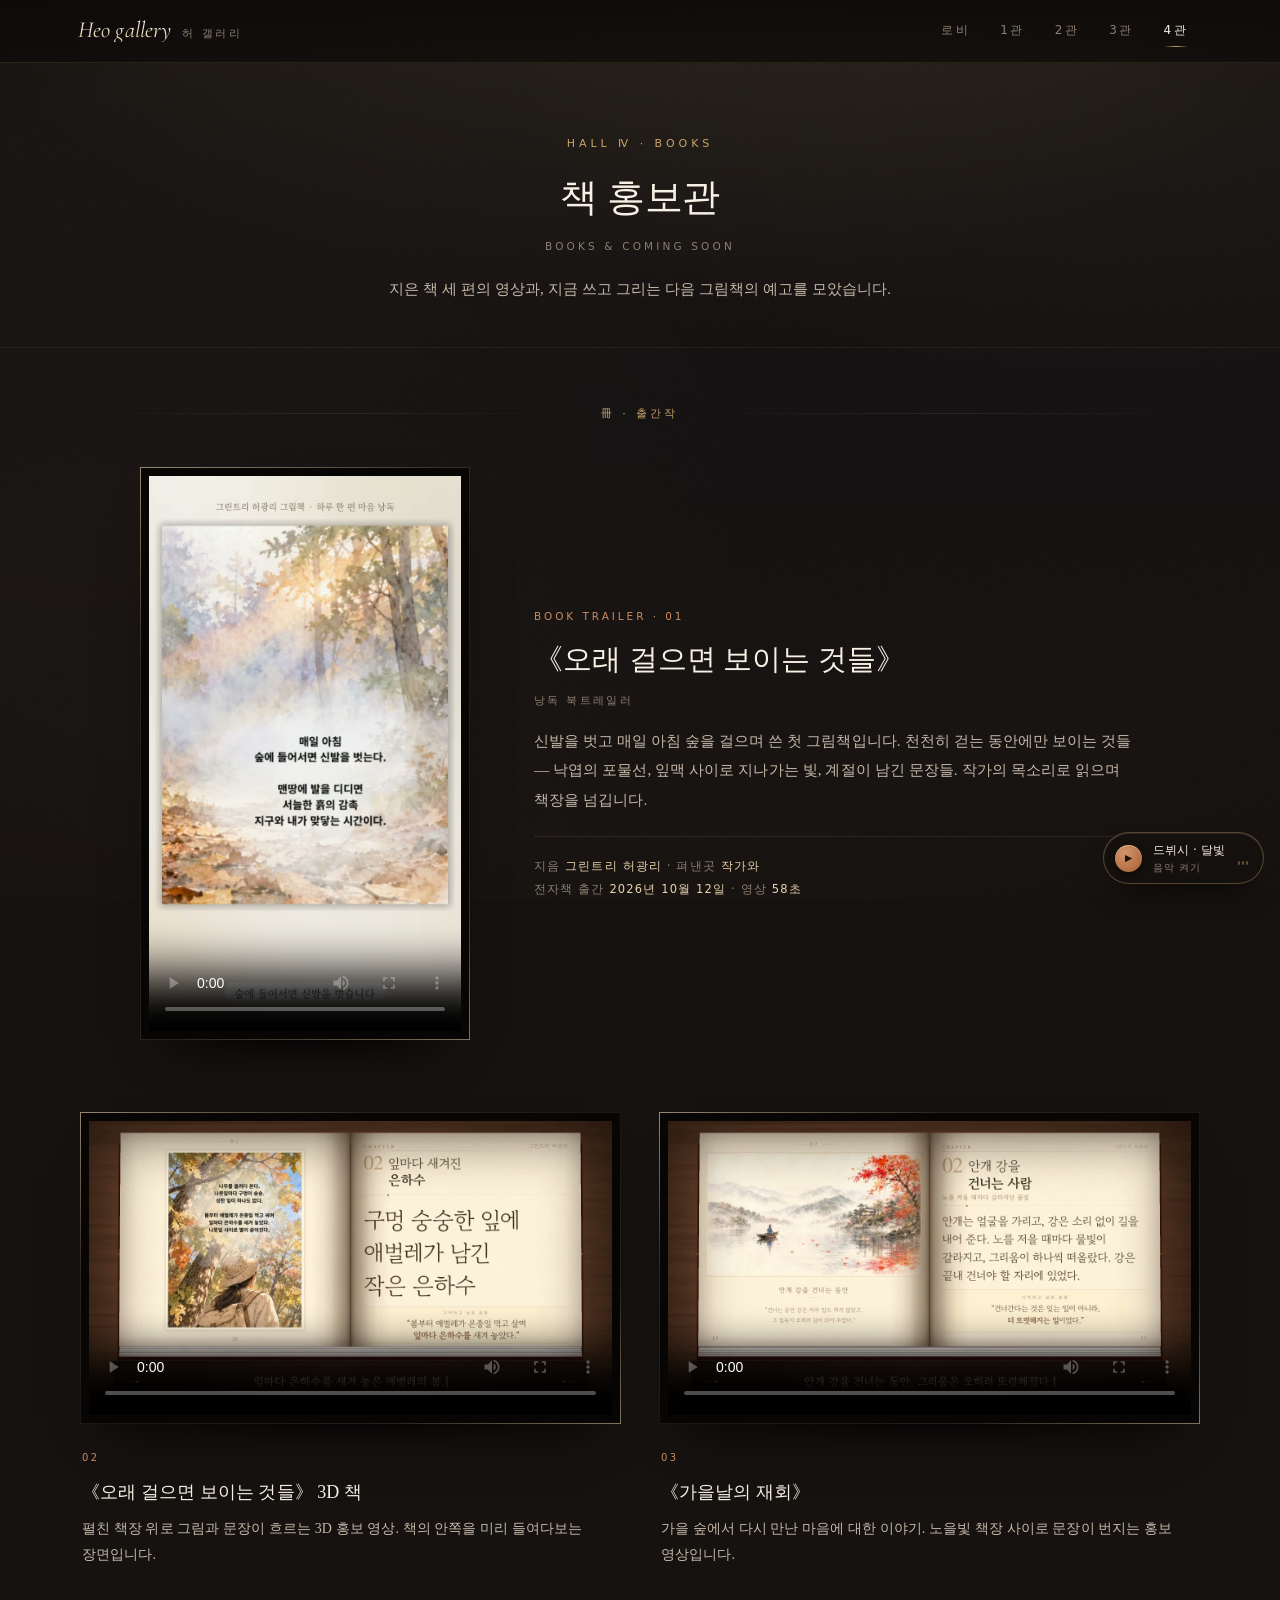
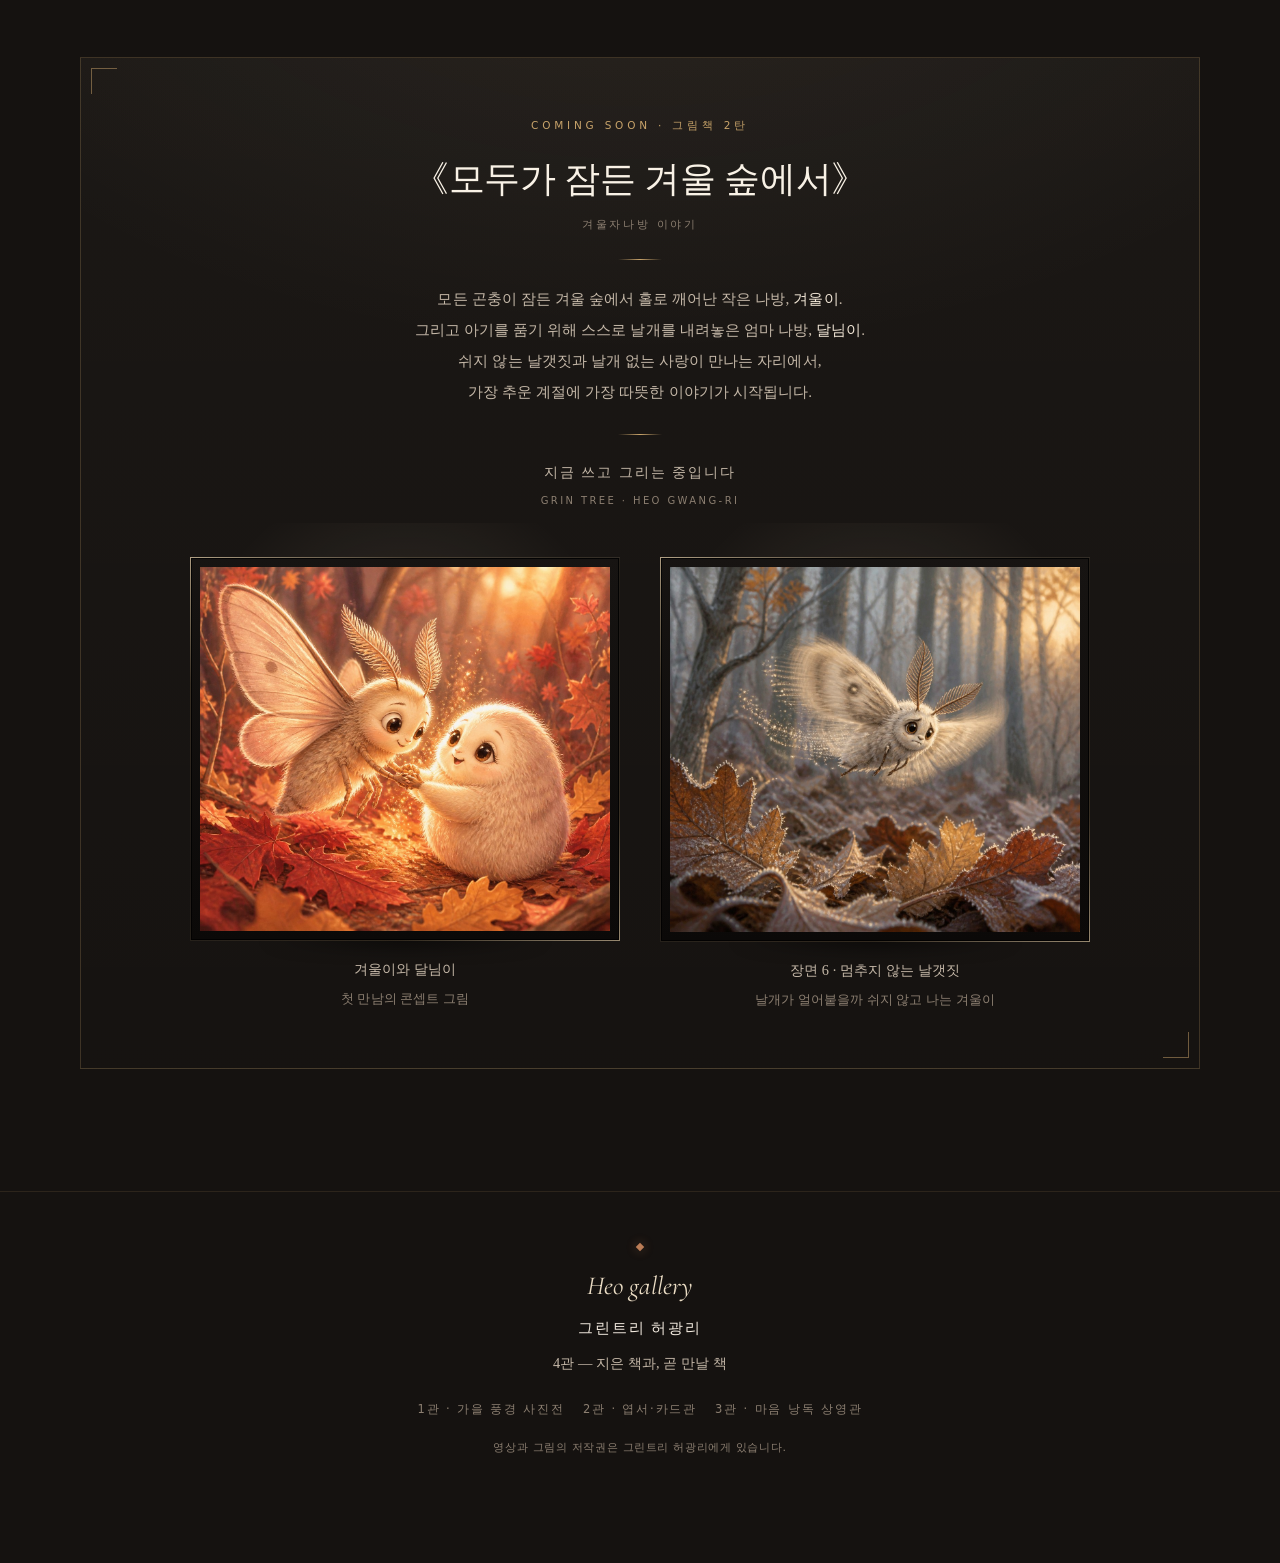
==== hall4/index.html @ d89d5a16 "허 갤러리: 로비·1~4관 페이지와 공통 디자인(필기체 로고·슬림 액자·드뷔시 달빛) 1관 가을 풍경 사진전, 2관 엽서·카드관, 3관 마음 낭독 상영관, 4관 책 홍보관의 HTM" ====
<!DOCTYPE html>
<html lang="ko">
<head>
<meta charset="utf-8">
<meta name="viewport" content="width=device-width, initial-scale=1, viewport-fit=cover">
<meta name="theme-color" content="#121010">
<title>4관 · 책 홍보관 — 허 갤러리 Heo gallery</title>
<meta name="description" content="《오래 걸으면 보이는 것들》과 《가을날의 재회》 홍보 영상, 그리고 곧 만날 그림책 2탄 《모두가 잠든 겨울 숲에서》 예고.">
<meta property="og:type" content="website">
<meta property="og:site_name" content="허 갤러리 · Heo gallery">
<meta property="og:title" content="4관 · 책 홍보관 — 허 갤러리 Heo gallery">
<meta property="og:description" content="지은 책 세 편의 영상과, 겨울자나방 이야기 《모두가 잠든 겨울 숲에서》 예고.">
<meta property="og:url" content="https://greentree-sudo.github.io/autumn-gallery/hall4/">
<meta property="og:image" content="https://greentree-sudo.github.io/autumn-gallery/hall4/images/winter-forest.jpg">
<meta name="twitter:card" content="summary_large_image">
<link rel="icon" href="data:image/svg+xml,%3Csvg xmlns='http://www.w3.org/2000/svg' viewBox='0 0 64 64'%3E%3Crect width='64' height='64' fill='%23131110'/%3E%3Ctext x='32' y='47' font-family='Georgia,serif' font-style='italic' font-size='42' fill='%23C9A46B' text-anchor='middle'%3EH%3C/text%3E%3C/svg%3E">
<link rel="stylesheet" href="../assets/gallery.css">
</head>
<body>

<header class="topbar">
  <div class="topbar-in">
    <a class="brand" href="../index.html#lobby" aria-label="허 갤러리 처음으로">
      <span class="b-en">Heo gallery</span><span class="b-ko">허 갤러리</span>
    </a>
    <nav class="nav" aria-label="관 이동">
      <a href="../index.html#lobby">로비</a>
      <a href="../index.html#hall1">1관</a>
      <a href="../hall2/">2관</a>
      <a href="../hall3/">3관</a>
      <a href="./" aria-current="page">4관</a>
    </nav>
  </div>
</header>

<main>
  <header class="hall-hero">
    <div class="wrap">
      <p class="hall-kicker">Hall Ⅳ · Books</p>
      <h1 class="hall-title">책 홍보관</h1>
      <p class="hall-en">Books &amp; Coming Soon</p>
      <p class="hall-lede">지은 책 세 편의 영상과, 지금 쓰고 그리는 다음 그림책의 예고를 모았습니다.</p>
    </div>
  </header>

  <section class="gallery">
    <div class="wrap">
      <div class="section-rule"><span></span><p>冊 · 출간작</p><span></span></div>

      <article class="feature reveal" style="margin-bottom:clamp(46px,6vw,72px)">
        <div class="film-stage">
          <div class="film-screen">
            <video controls playsinline preload="metadata" poster="posters/trailer.jpg"
                   src="videos/trailer.mp4" aria-label="오래 걸으면 보이는 것들 — 낭독 북트레일러"></video>
          </div>
        </div>
        <div class="feature-copy">
          <p class="fc-kicker">Book Trailer · 01</p>
          <h2>《오래 걸으면 보이는 것들》</h2>
          <p class="fc-sub">낭독 북트레일러</p>
          <p>신발을 벗고 매일 아침 숲을 걸으며 쓴 첫 그림책입니다. 천천히 걷는 동안에만 보이는 것들 — 낙엽의 포물선, 잎맥 사이로 지나가는 빛, 계절이 남긴 문장들. 작가의 목소리로 읽으며 책장을 넘깁니다.</p>
          <p class="fc-meta">
            지음 <b>그린트리 허광리</b> · 펴낸곳 <b>작가와</b><br>
            전자책 출간 <b>2026년 10월 12일</b> · 영상 <b>58초</b>
          </p>
        </div>
      </article>

      <div class="books">
        <article class="book reveal">
          <div class="film-stage">
            <div class="film-screen">
              <video controls playsinline preload="metadata" poster="posters/book-3d.jpg"
                     src="videos/book-3d.mp4" aria-label="오래 걸으면 보이는 것들 3D 책 홍보 영상"></video>
            </div>
          </div>
          <div class="book-meta">
            <span class="b-no">02</span>
            <h3>《오래 걸으면 보이는 것들》 3D 책</h3>
            <p>펼친 책장 위로 그림과 문장이 흐르는 3D 홍보 영상. 책의 안쪽을 미리 들여다보는 장면입니다.</p>
          </div>
        </article>

        <article class="book reveal">
          <div class="film-stage">
            <div class="film-screen">
              <video controls playsinline preload="metadata" poster="posters/reunion.jpg"
                     src="videos/reunion.mp4" aria-label="가을날의 재회 책 홍보 영상"></video>
            </div>
          </div>
          <div class="book-meta">
            <span class="b-no">03</span>
            <h3>《가을날의 재회》</h3>
            <p>가을 숲에서 다시 만난 마음에 대한 이야기. 노을빛 책장 사이로 문장이 번지는 홍보 영상입니다.</p>
          </div>
        </article>
      </div>

      <section class="coming reveal" id="coming">
        <p class="cm-kicker">Coming Soon · 그림책 2탄</p>
        <h2>《모두가 잠든 겨울 숲에서》</h2>
        <p class="cm-sub">겨울자나방 이야기</p>
        <div class="cm-line" aria-hidden="true"></div>
        <p class="cm-teaser">
          모든 곤충이 잠든 겨울 숲에서 홀로 깨어난 작은 나방, <em>겨울이</em>.<br>
          그리고 아기를 품기 위해 스스로 날개를 내려놓은 엄마 나방, <em>달님이</em>.<br>
          쉬지 않는 날갯짓과 날개 없는 사랑이 만나는 자리에서,<br>
          가장 추운 계절에 가장 따뜻한 이야기가 시작됩니다.
        </p>
        <div class="cm-line" aria-hidden="true"></div>
        <p class="cm-sig">지금 쓰고 그리는 중입니다<small>GRIN TREE · HEO GWANG-RI</small></p>

        <div class="soon-grid">
          <figure class="soon-fig">
            <span class="art" style="display:block">
              <span class="art-glass"><span class="art-bar is-wide"><img src="images/winter-forest.jpg" alt="겨울 숲에서 만난 겨울이와 달님이 콘셉트 그림" width="1200" height="1065" loading="lazy" decoding="async"></span></span>
            </span>
            <figcaption><b>겨울이와 달님이</b>첫 만남의 콘셉트 그림</figcaption>
          </figure>
          <figure class="soon-fig">
            <span class="art" style="display:block">
              <span class="art-glass"><span class="art-bar is-wide"><img src="images/winter-wings.jpg" alt="서리 내린 낙엽 위에서 멈추지 않고 날갯짓하는 겨울이 그림" width="1200" height="1068" loading="lazy" decoding="async"></span></span>
            </span>
            <figcaption><b>장면 6 · 멈추지 않는 날갯짓</b>날개가 얼어붙을까 쉬지 않고 나는 겨울이</figcaption>
          </figure>
        </div>
      </section>
    </div>
  </section>
</main>

<footer class="foot">
  <div class="mark" aria-hidden="true"></div>
  <p class="f-en">Heo gallery</p>
  <p class="name">그린트리 허광리</p>
  <p>4관 — 지은 책과, 곧 만날 책</p>
  <nav class="foot-halls" aria-label="관 이동">
    <a href="../index.html#hall1">1관 · 가을 풍경 사진전</a>
    <a href="../hall2/">2관 · 엽서·카드관</a>
    <a href="../hall3/">3관 · 마음 낭독 상영관</a>
  </nav>
  <p class="fine">영상과 그림의 저작권은 그린트리 허광리에게 있습니다.</p>
</footer>

<div class="bgm" id="bgmBox">
  <audio id="bgm" loop preload="none" src="../bgm.mp3"></audio>
  <button class="bgm-btn" id="bgmBtn" type="button" aria-pressed="false" aria-label="배경 음악 켜기 — 드뷔시 달빛">
    <span class="bgm-icon" aria-hidden="true">▶</span>
    <span class="bgm-text"><b>드뷔시 · 달빛</b><i id="bgmState">음악 켜기</i></span>
    <span class="bgm-eq" aria-hidden="true"><i></i><i></i><i></i></span>
  </button>
</div>

<script src="../assets/gallery.js"></script>
</body>
</html>
---- assets/gallery.css ----
@font-face{
  font-family:'Heo Gallery Script';
  src:url('fonts/heo-gallery-italic.woff2') format('woff2');
  font-weight:300 700;
  font-style:italic;
  font-display:swap;
}

/* =========================================================
   허 갤러리 · Heo gallery — 공통 스타일
   다크 미술관 벽면 · 초슬림 매트 블랙 액자 · 샴페인 헤어라인
   ========================================================= */
:root{
  --wall:#151210;
  --wall-2:#121010;
  --wall-3:#0C0A09;
  --ink:#F2EADF;
  --ink-soft:#C5B8A8;
  --ink-mute:#8C7F71;
  --gold:#C9A46B;
  --champagne:#E8D2AC;
  --terra:#CE8A5F;
  --line:rgba(201,164,107,.28);
  --line-soft:rgba(201,164,107,.13);
  --serif:"NanumMyeongjo","Nanum Myeongjo","Nanum MyeongjoOTF","Noto Serif KR","Noto Serif CJK KR","Source Han Serif K","본명조","AppleMyungjo","Batang","바탕",serif;
  --sans:"Apple SD Gothic Neo","Malgun Gothic","맑은 고딕","Noto Sans KR",system-ui,-apple-system,"Segoe UI",sans-serif;
  --script:'Heo Gallery Script','Cormorant Garamond','Playfair Display',Georgia,'Times New Roman',serif;
  --maxw:1180px;
  --nav-h:62px;
}

*,*::before,*::after{box-sizing:border-box}
html{-webkit-text-size-adjust:100%;background:#100E0C;scroll-behavior:smooth}
body{
  margin:0;
  padding-top:var(--nav-h);
  color:var(--ink);
  background-color:var(--wall);
  background-image:
    radial-gradient(1200px 660px at 50% -12%, rgba(255,214,160,.075) 0%, rgba(255,214,160,0) 62%),
    radial-gradient(900px 520px at 86% 4%, rgba(201,164,107,.04), rgba(201,164,107,0) 68%),
    radial-gradient(1000px 720px at 6% 58%, rgba(206,138,95,.03), rgba(206,138,95,0) 70%),
    radial-gradient(140% 100% at 50% 46%, rgba(0,0,0,0) 44%, rgba(0,0,0,.4) 100%),
    linear-gradient(180deg,#181410 0%,#121010 46%,#16120F 100%);
  background-attachment:fixed,fixed,fixed,fixed,fixed;
  font-family:var(--serif);
  font-size:16px;
  line-height:1.78;
  letter-spacing:.005em;
  -webkit-font-smoothing:antialiased;
  overflow-x:hidden;
}
body.lock{overflow:hidden}
img{max-width:100%}
::selection{background:rgba(206,138,95,.32);color:#FFF6E9}
a{color:inherit}

/* 벽면 입자감 — 외부 요청 없음 */
body::before{
  content:"";position:fixed;inset:0;z-index:0;pointer-events:none;
  background-image:url("data:image/svg+xml,%3Csvg xmlns='http://www.w3.org/2000/svg' width='180' height='180'%3E%3Cfilter id='n'%3E%3CfeTurbulence type='fractalNoise' baseFrequency='0.9' numOctaves='3' stitchTiles='stitch'/%3E%3CfeColorMatrix type='saturate' values='0'/%3E%3C/filter%3E%3Crect width='180' height='180' filter='url(%23n)' opacity='0.55'/%3E%3C/svg%3E");
  background-size:180px 180px;opacity:.07;
}
.topbar,main,header.hall-hero,footer{position:relative;z-index:1}

.wrap{max-width:var(--maxw);margin:0 auto;padding:0 clamp(16px,3.2vw,30px)}
.wrap-narrow{max-width:880px;margin:0 auto;padding:0 clamp(16px,3.2vw,30px)}

/* ---------- 상단 내비게이션 ---------- */
.topbar{
  position:fixed;top:0;left:0;right:0;z-index:80;
  background:linear-gradient(180deg,rgba(13,11,10,.94),rgba(13,11,10,.74));
  -webkit-backdrop-filter:blur(18px) saturate(1.15);
  backdrop-filter:blur(18px) saturate(1.15);
  border-bottom:1px solid rgba(201,164,107,.14);
}
.topbar-in{
  max-width:var(--maxw);margin:0 auto;height:var(--nav-h);
  padding:0 clamp(14px,3vw,28px);
  display:flex;align-items:center;justify-content:space-between;gap:14px;
}
.brand{display:inline-flex;align-items:baseline;text-decoration:none;white-space:nowrap}
.brand .b-en{
  font-family:var(--script);font-style:italic;font-weight:400;
  font-size:clamp(19px,2.2vw,23px);line-height:1;
  letter-spacing:.005em;
  color:#F7EFE2;
  background:linear-gradient(180deg,#FBF5EA 10%,#DCC6A2 92%);
  -webkit-background-clip:text;background-clip:text;-webkit-text-fill-color:transparent;
  padding-right:.04em;
}
.brand .b-ko{
  display:none;margin-left:10px;font-family:var(--sans);font-size:10.5px;
  letter-spacing:.24em;color:var(--ink-mute);-webkit-text-fill-color:var(--ink-mute);
}
@media (min-width:900px){.brand .b-ko{display:inline}}

.nav{display:flex;align-items:center;gap:2px;overflow-x:auto;scrollbar-width:none;-ms-overflow-style:none}
.nav::-webkit-scrollbar{display:none}
.nav a{
  position:relative;display:inline-block;
  padding:8px 9px;
  font-family:var(--sans);font-size:11.5px;letter-spacing:.16em;
  color:var(--ink-mute);text-decoration:none;white-space:nowrap;
  transition:color .3s ease;
}
.nav a::after{
  content:"";position:absolute;left:9px;right:9px;bottom:3px;height:1px;
  background:linear-gradient(90deg,transparent,var(--gold),transparent);
  transform:scaleX(0);transform-origin:center;opacity:0;
  transition:transform .35s ease,opacity .35s ease;
}
.nav a:hover{color:var(--champagne)}
.nav a:hover::after{transform:scaleX(1);opacity:.7}
.nav a[aria-current="page"],.nav a.active{color:#F4EBDD}
.nav a[aria-current="page"]::after,.nav a.active::after{transform:scaleX(1);opacity:1}
@media (min-width:760px){.nav a{padding:8px 14px;font-size:12px;letter-spacing:.2em}.nav a::after{left:14px;right:14px}}

/* ---------- 공통 타이포 ---------- */
.eyebrow{
  margin:0 0 20px;font-family:var(--sans);font-size:11px;
  letter-spacing:.36em;text-transform:uppercase;color:var(--gold);
}
.orn{display:flex;align-items:center;justify-content:center;gap:14px;margin:26px auto 22px;max-width:280px}
.orn span{display:block;height:1px;flex:1;background:linear-gradient(90deg,transparent,var(--line),transparent)}
.orn i{display:block;width:6px;height:6px;background:var(--terra);transform:rotate(45deg);opacity:.95;box-shadow:0 0 12px rgba(206,138,95,.5)}
.section-rule{display:flex;align-items:center;gap:16px;margin:0 0 clamp(28px,4vw,44px)}
.section-rule span{flex:1;height:1px;background:linear-gradient(90deg,transparent,var(--line-soft),transparent)}
.section-rule p{margin:0;font-family:var(--sans);font-size:11px;letter-spacing:.3em;color:var(--gold);white-space:nowrap}

/* ---------- 로비 ---------- */
.lobby{
  position:relative;
  padding:clamp(40px,7vw,86px) 0 clamp(46px,6vw,74px);
  text-align:center;overflow:hidden;
}
.lobby::before{
  content:"";position:absolute;inset:-10% -20% 0;pointer-events:none;
  background:
    radial-gradient(620px 400px at 50% -2%, rgba(255,228,186,.16), rgba(255,228,186,0) 68%),
    radial-gradient(420px 300px at 14% 34%, rgba(206,138,95,.06), transparent 70%),
    radial-gradient(480px 320px at 88% 16%, rgba(201,164,107,.07), transparent 72%);
  -webkit-mask-image:linear-gradient(180deg,#000 0%,#000 62%,rgba(0,0,0,0) 100%);
  mask-image:linear-gradient(180deg,#000 0%,#000 62%,rgba(0,0,0,0) 100%);
}
.lobby-in{position:relative;max-width:860px;margin:0 auto;padding:0 20px}
.wordmark{
  margin:0;
  font-family:var(--script);font-style:italic;font-weight:400;
  font-size:clamp(56px,13vw,128px);
  line-height:.98;letter-spacing:-.018em;
  color:#F9F2E6;
  background:linear-gradient(168deg,#FFF9EE 6%,#EFE0C6 38%,#CBB187 74%,#E9D6B4 100%);
  -webkit-background-clip:text;background-clip:text;-webkit-text-fill-color:transparent;
  padding:0 .06em .08em;
  filter:drop-shadow(0 18px 42px rgba(255,206,140,.13));
}
.wordmark .dot{color:var(--terra);-webkit-text-fill-color:var(--terra)}
.lobby-sub{
  margin:18px 0 0;font-family:var(--sans);font-size:11.5px;
  letter-spacing:.32em;color:var(--gold);text-transform:uppercase;
}
.lobby-name{
  margin:26px 0 0;font-size:17px;letter-spacing:.16em;color:var(--ink);
}
.lobby-name small{display:block;margin-top:7px;font-family:var(--sans);font-size:10px;letter-spacing:.26em;color:var(--ink-mute)}
.greeting{
  max-width:600px;margin:22px auto 0;font-size:15.8px;line-height:1.98;
  color:var(--ink-soft);word-break:keep-all;text-wrap:balance;
}
.greeting .lead{color:#F3EADC}
.lobby-meta{
  margin:24px 0 0;font-family:var(--sans);font-size:11px;letter-spacing:.2em;color:var(--ink-mute);
}
.lobby-meta b{font-weight:500;color:var(--champagne)}
.scroll-cue{margin:28px auto 0;width:1px;height:40px;background:linear-gradient(180deg,var(--line),transparent);position:relative}
.scroll-cue::after{
  content:"";position:absolute;left:50%;bottom:-3px;width:5px;height:5px;margin-left:-2.5px;
  border-right:1px solid var(--gold);border-bottom:1px solid var(--gold);transform:rotate(45deg);
}

/* ---------- 1~4관 입장 카드 ---------- */
.halls{
  display:grid;grid-template-columns:1fr;gap:14px;
  max-width:1040px;margin:clamp(38px,5vw,58px) auto 0;
  padding:0 clamp(16px,3.2vw,22px);
}
@media (min-width:680px){.halls{grid-template-columns:repeat(2,minmax(0,1fr));gap:16px}}
@media (min-width:1040px){.halls{grid-template-columns:repeat(4,minmax(0,1fr));gap:14px}}
.hall-card{
  position:relative;display:flex;flex-direction:column;
  padding:22px 20px 18px;
  text-align:left;text-decoration:none;
  border:1px solid rgba(201,164,107,.18);
  background:
    linear-gradient(180deg,rgba(255,240,215,.045),rgba(255,240,215,.012));
  transition:border-color .4s ease,background .4s ease,transform .4s cubic-bezier(.2,.7,.25,1),box-shadow .4s ease;
  overflow:hidden;
}
.hall-card::before{
  content:"";position:absolute;inset:0;pointer-events:none;opacity:0;
  background:radial-gradient(120% 90% at 50% -20%,rgba(255,222,178,.13),rgba(255,222,178,0) 62%);
  transition:opacity .45s ease;
}
.hall-card:hover{transform:translateY(-3px);border-color:rgba(201,164,107,.42);box-shadow:0 24px 44px -30px rgba(0,0,0,1)}
.hall-card:hover::before{opacity:1}
.hall-card .hc-no{
  font-family:var(--script);font-style:italic;font-size:15px;
  letter-spacing:.1em;color:var(--gold);
}
.hall-card .hc-title{
  margin:10px 0 0;font-weight:400;font-size:17.5px;line-height:1.5;letter-spacing:-.005em;color:#F5EDE0;
}
.hall-card .hc-en{
  margin:5px 0 0;font-family:var(--sans);font-size:9.5px;letter-spacing:.22em;
  text-transform:uppercase;color:var(--ink-mute);
}
.hall-card .hc-desc{
  margin:12px 0 18px;font-size:13.5px;line-height:1.8;color:var(--ink-soft);
  word-break:keep-all;
}
.hall-card .hc-go{
  margin-top:auto;display:inline-flex;align-items:center;gap:8px;
  font-family:var(--sans);font-size:11px;letter-spacing:.2em;color:var(--champagne);
}
.hall-card .hc-go i{font-style:normal;transition:transform .35s ease}
.hall-card:hover .hc-go i{transform:translateX(4px)}

/* ---------- 관 헤더 ---------- */
.hall-hero{
  padding:clamp(40px,6vw,72px) 0 clamp(28px,4vw,42px);
  text-align:center;border-bottom:1px solid rgba(201,164,107,.09);
}
.hall-kicker{
  margin:0 0 16px;font-family:var(--sans);font-size:11px;letter-spacing:.36em;
  text-transform:uppercase;color:var(--gold);
}
.hall-title{
  margin:0;font-weight:400;font-size:clamp(25px,3.8vw,38px);line-height:1.45;
  letter-spacing:-.01em;word-break:keep-all;color:#F7F0E4;
}
.hall-en{
  margin:12px 0 0;font-family:var(--sans);font-size:10.5px;letter-spacing:.3em;
  text-transform:uppercase;color:var(--ink-mute);
}
.hall-lede{
  max-width:600px;margin:20px auto 0;font-size:15px;line-height:1.95;
  color:var(--ink-soft);word-break:keep-all;text-wrap:balance;
}

/* ---------- 1관 사진 그리드 ---------- */
.gallery{padding:clamp(34px,5vw,56px) 0 30px}
.grid{display:grid;grid-template-columns:1fr;gap:clamp(38px,5vw,54px)}
@media (min-width:700px){
  .grid{grid-template-columns:repeat(2,minmax(0,1fr));gap:clamp(44px,5vw,62px) clamp(26px,3.2vw,38px)}
}
@media (min-width:1060px){
  .grid{grid-template-columns:repeat(3,minmax(0,1fr));gap:66px 34px}
}
.work{
  position:relative;margin:0;min-width:0;
  display:flex;flex-direction:column;
  animation:rise .9s cubic-bezier(.2,.7,.25,1) both;
}
.work:nth-child(2){animation-delay:.05s}
.work:nth-child(3){animation-delay:.1s}
.work:nth-child(4){animation-delay:.15s}
.work:nth-child(5){animation-delay:.2s}
.work:nth-child(6){animation-delay:.25s}
.work:nth-child(7){animation-delay:.3s}
.work:nth-child(8){animation-delay:.35s}
@keyframes rise{from{opacity:0;transform:translateY(14px)}to{opacity:1;transform:none}}
@media (prefers-reduced-motion:reduce){.work{animation:none}}

/* ---------- 액자 (초슬림 매트 블랙 + 샴페인 헤어라인) ---------- */
.art{
  position:relative;display:block;width:100%;
  padding:0;border:0;background:none;
  cursor:zoom-in;font:inherit;color:inherit;text-align:inherit;
  -webkit-tap-highlight-color:transparent;
}
.art::before{
  content:"";position:absolute;inset:-9% -5% -7%;z-index:0;pointer-events:none;
  background:radial-gradient(56% 44% at 50% 22%,rgba(255,224,182,.095),rgba(255,224,182,0) 72%);
  transition:opacity .6s ease;
}
.art::after{
  content:"";position:absolute;left:5%;right:5%;bottom:-13px;height:26px;z-index:0;pointer-events:none;
  background:radial-gradient(50% 52% at 50% 38%,rgba(0,0,0,.92),rgba(0,0,0,0) 74%);
  filter:blur(9px);
}
.art-glass{
  position:relative;z-index:1;display:block;
  padding:1px;
  background:linear-gradient(150deg,
    rgba(236,213,174,.70) 0%,
    rgba(150,124,86,.26) 20%,
    rgba(58,50,42,.16) 50%,
    rgba(150,124,86,.26) 80%,
    rgba(236,213,174,.60) 100%);
  box-shadow:0 1px 0 rgba(255,246,228,.05) inset;
  transition:transform .55s cubic-bezier(.2,.7,.25,1),box-shadow .55s ease,background .55s ease;
}
.art-bar{
  display:block;padding:clamp(6px,.95vw,9px);
  background:linear-gradient(180deg,#171412 0%,#0B0908 100%);
  box-shadow:inset 0 0 0 1px rgba(0,0,0,.85);
}
.art-bar img{
  display:block;width:100%;height:auto;
  aspect-ratio:3 / 4;object-fit:cover;object-position:center;
  background:#0A0807;
}
.art:hover .art-glass{
  transform:translateY(-4px);
  background:linear-gradient(150deg,
    rgba(244,224,190,.92) 0%,
    rgba(170,142,100,.40) 20%,
    rgba(70,60,50,.24) 50%,
    rgba(170,142,100,.40) 80%,
    rgba(244,224,190,.85) 100%);
  box-shadow:0 1px 0 rgba(255,246,228,.08) inset,0 34px 56px -32px rgba(0,0,0,1);
}
.art:hover::before{opacity:1}
.art:focus-visible{outline:none}
.art:focus-visible .art-glass{box-shadow:0 0 0 2px rgba(206,138,95,.62)}

/* 그림이 아닌 작품(가로 이미지·영상)용 프레임 변형 */
.art-bar.is-wide img{aspect-ratio:auto;object-fit:contain;background:#0A0807}

/* ---------- 명패 ---------- */
.plaque{
  position:relative;z-index:1;display:flex;flex-direction:column;flex:1 1 auto;
  margin-top:clamp(20px,2.4vw,26px);padding:0 clamp(2px,.4vw,4px);
}
.plaque-top{display:flex;align-items:baseline;gap:11px;flex-wrap:wrap}
.no{
  font-family:var(--sans);font-size:11px;letter-spacing:.22em;color:var(--terra);
  font-variant-numeric:tabular-nums;
}
.plaque h2{
  margin:0;font-weight:400;font-size:clamp(18px,1.9vw,20px);line-height:1.5;
  letter-spacing:-.005em;color:#F6EFE3;
}
.plaque .en{
  margin:4px 0 0;flex-basis:100%;font-family:var(--sans);font-size:10px;
  letter-spacing:.22em;text-transform:uppercase;color:var(--ink-mute);
}
.note{margin:12px 0 0;font-size:15.4px;line-height:1.86;color:var(--ink-soft);word-break:keep-all}
.like-row{display:flex;align-items:center;justify-content:flex-end;margin-top:auto;padding-top:14px}
.like{
  display:inline-flex;align-items:center;gap:8px;
  padding:6px 14px 6px 12px;
  border:1px solid var(--line);border-radius:999px;
  background:rgba(255,240,215,.04);
  color:var(--ink-mute);font-family:var(--sans);font-size:12.5px;
  cursor:pointer;-webkit-tap-highlight-color:transparent;
  transition:border-color .3s ease,background .3s ease,color .3s ease,transform .18s ease;
}
.like:hover{border-color:rgba(206,138,95,.6);background:rgba(206,138,95,.1);color:#E9A781}
.like:active{transform:scale(.97)}
.like .heart{font-family:var(--serif);font-size:15px;line-height:1;color:var(--terra);transition:transform .25s cubic-bezier(.2,1.4,.4,1)}
.like .cnt{font-variant-numeric:tabular-nums;min-width:1ch;text-align:center}
.like.on{border-color:rgba(206,138,95,.58);background:rgba(206,138,95,.16);color:#F0B090}
.like.on .heart{transform:scale(1.12)}
.like:focus-visible{outline:2px solid rgba(206,138,95,.6);outline-offset:3px}

.hint{
  margin:0 auto 30px;text-align:center;font-family:var(--sans);font-size:12px;
  letter-spacing:.03em;color:var(--ink-mute);line-height:1.9;
}
.hint kbd{
  font-family:var(--sans);font-size:10.5px;border:1px solid var(--line);border-bottom-width:2px;
  border-radius:4px;padding:1px 5px;color:var(--gold);background:rgba(255,240,215,.04);
}
.m-only{display:none}
@media (max-width:600px){.d-only{display:none}.m-only{display:inline}}

/* ---------- 버튼·링크 ---------- */
.btn{
  display:inline-flex;align-items:center;gap:10px;
  padding:12px 22px;
  border:1px solid rgba(201,164,107,.42);
  background:linear-gradient(180deg,rgba(255,240,215,.07),rgba(255,240,215,.02));
  color:var(--champagne);
  font-family:var(--sans);font-size:12px;letter-spacing:.16em;
  text-decoration:none;border-radius:2px;
  transition:background .3s ease,border-color .3s ease,color .3s ease,transform .25s ease;
  -webkit-tap-highlight-color:transparent;
}
.btn:hover{border-color:rgba(232,210,172,.7);background:rgba(206,138,95,.14);color:#FBEFE0;transform:translateY(-1px)}
.btn i{font-style:normal;transition:transform .3s ease}
.btn:hover i{transform:translateX(3px)}

/* ---------- 2관 · 작품 카드 ---------- */
.works{display:grid;grid-template-columns:1fr;gap:clamp(38px,5vw,46px)}
@media (min-width:760px){.works{grid-template-columns:repeat(3,minmax(0,1fr));gap:clamp(22px,2.6vw,32px)}}
.work-card{
  display:flex;flex-direction:column;
  border:1px solid rgba(201,164,107,.16);
  background:linear-gradient(180deg,rgba(255,240,215,.035),rgba(255,240,215,.01));
  transition:border-color .45s ease,box-shadow .45s ease,transform .45s cubic-bezier(.2,.7,.25,1);
}
.work-card:hover{border-color:rgba(201,164,107,.38);transform:translateY(-3px);box-shadow:0 30px 50px -34px rgba(0,0,0,1)}
.work-card .thumb{
  position:relative;display:block;overflow:hidden;border-bottom:1px solid rgba(201,164,107,.16);
  background:#0A0807;
}
.work-card .thumb img{
  display:block;width:100%;height:auto;aspect-ratio:4/3;object-fit:cover;object-position:center;
  transition:transform .8s cubic-bezier(.2,.7,.25,1),filter .6s ease;
  filter:brightness(.94) saturate(1.02);
}
.work-card:hover .thumb img{transform:scale(1.025);filter:brightness(1) saturate(1.04)}
.work-card .thumb.is-portrait img{aspect-ratio:3 / 4}
.work-card .thumb::after{
  content:"";position:absolute;inset:0;pointer-events:none;
  box-shadow:inset 0 0 46px 8px rgba(0,0,0,.45);
}
.work-card .body{display:flex;flex-direction:column;flex:1 1 auto;padding:20px 20px 22px}
.work-card .wc-no{font-family:var(--sans);font-size:10.5px;letter-spacing:.24em;color:var(--terra)}
.work-card h2{margin:8px 0 0;font-weight:400;font-size:19px;line-height:1.5;color:#F6EFE3}
.work-card .wc-en{margin:5px 0 0;font-family:var(--sans);font-size:9.5px;letter-spacing:.2em;text-transform:uppercase;color:var(--ink-mute)}
.work-card .wc-note{margin:13px 0 18px;font-size:14.2px;line-height:1.82;color:var(--ink-soft);word-break:keep-all}
.work-card .wc-tags{display:flex;flex-wrap:wrap;gap:6px;margin:0 0 18px}
.work-card .wc-tags span{
  font-family:var(--sans);font-size:10px;letter-spacing:.08em;color:var(--ink-mute);
  border:1px solid rgba(201,164,107,.18);padding:3px 9px;border-radius:999px;
}
.work-card .btn{margin-top:auto;justify-content:center}

/* ---------- 3관 · 상영관 ---------- */
.films{display:grid;grid-template-columns:1fr;gap:clamp(42px,6vw,64px)}
@media (min-width:720px){.films{grid-template-columns:repeat(2,minmax(0,1fr));gap:clamp(44px,5vw,66px) clamp(26px,3.4vw,44px);max-width:820px;margin:0 auto}}
.film{margin:0 auto;display:flex;flex-direction:column;min-width:0;width:100%;max-width:372px}
.film-stage{
  position:relative;
  padding:1px;
  background:linear-gradient(150deg,rgba(236,213,174,.6),rgba(120,100,74,.22) 26%,rgba(52,46,40,.18) 52%,rgba(120,100,74,.22) 78%,rgba(236,213,174,.5));
  box-shadow:0 30px 54px -34px rgba(0,0,0,1);
}
.film-stage::after{
  content:"";position:absolute;left:6%;right:6%;bottom:-14px;height:26px;z-index:-1;
  background:radial-gradient(50% 52% at 50% 38%,rgba(0,0,0,.92),rgba(0,0,0,0) 74%);
  filter:blur(9px);
}
.film-screen{
  position:relative;background:#070605;
  padding:clamp(5px,.8vw,8px);
  display:flex;justify-content:center;
}
.film-screen video{
  display:block;width:100%;height:auto;
  aspect-ratio:9 / 16;
  object-fit:contain;
  background:#070605;
}
.film-meta{padding:20px 2px 0;display:flex;flex-direction:column;flex:1 1 auto}
.film-no{font-family:var(--sans);font-size:10.5px;letter-spacing:.26em;color:var(--terra)}
.film-meta h2{margin:8px 0 0;font-weight:400;font-size:20px;line-height:1.5;color:#F6EFE3}
.film-by{margin:6px 0 0;font-family:var(--sans);font-size:10px;letter-spacing:.2em;text-transform:uppercase;color:var(--ink-mute)}
.film-note{margin:13px 0 0;font-size:14.6px;line-height:1.85;color:var(--ink-soft);word-break:keep-all}
.film-time{
  margin:14px 0 0;font-family:var(--sans);font-size:10.5px;letter-spacing:.16em;color:var(--ink-mute);
  display:flex;align-items:center;gap:9px;
}
.film-time::before{content:"";display:block;width:14px;height:1px;background:var(--line)}

/* ---------- 4관 · 책 홍보관 ---------- */
.feature{
  display:grid;grid-template-columns:1fr;gap:clamp(24px,3.4vw,44px);align-items:center;
  margin-bottom:clamp(46px,6vw,72px);max-width:1000px;margin-left:auto;margin-right:auto;
}
@media (min-width:820px){.feature{grid-template-columns:minmax(0,330px) minmax(0,1fr);gap:clamp(40px,5vw,64px)}}
.feature .film-stage{max-width:100%;margin:0}
.feature-copy .fc-kicker{font-family:var(--sans);font-size:10.5px;letter-spacing:.28em;color:var(--terra);text-transform:uppercase;margin:0}
.feature-copy h2{margin:12px 0 0;font-weight:400;font-size:clamp(23px,2.6vw,29px);line-height:1.5;color:#F7F0E4}
.feature-copy .fc-sub{margin:8px 0 0;font-family:var(--sans);font-size:10.5px;letter-spacing:.22em;color:var(--ink-mute);text-transform:uppercase}
.feature-copy p{margin:16px 0 0;font-size:15.2px;line-height:1.92;color:var(--ink-soft);word-break:keep-all}
.feature-copy .fc-meta{
  margin:22px 0 0;padding-top:18px;border-top:1px solid var(--line-soft);
  font-family:var(--sans);font-size:11.5px;letter-spacing:.1em;color:var(--ink-mute);line-height:2;
}
.feature-copy .fc-meta b{font-weight:500;color:var(--champagne)}

.books{display:grid;grid-template-columns:1fr;gap:clamp(26px,3.4vw,38px)}
@media (min-width:760px){.books{grid-template-columns:repeat(2,minmax(0,1fr))}}
.book{margin:0;display:flex;flex-direction:column}
.book .film-screen video{aspect-ratio:16/9;max-height:none}
.book-meta{padding:18px 2px 0}
.book-meta .b-no{font-family:var(--sans);font-size:10px;letter-spacing:.24em;color:var(--terra)}
.book-meta h3{margin:8px 0 0;font-weight:400;font-size:18px;line-height:1.55;color:#F6EFE3}
.book-meta p{margin:10px 0 0;font-size:14px;line-height:1.82;color:var(--ink-soft);word-break:keep-all}

/* 다음 작품 예고 */
.coming{
  position:relative;margin-top:clamp(56px,7vw,92px);
  padding:clamp(34px,5vw,58px) clamp(18px,4vw,46px) clamp(38px,5vw,56px);
  border:1px solid rgba(201,164,107,.22);
  background:
    radial-gradient(120% 80% at 50% -20%,rgba(255,226,186,.075),rgba(255,226,186,0) 62%),
    linear-gradient(180deg,rgba(255,240,215,.028),rgba(255,240,215,.006));
  text-align:center;overflow:hidden;
}
.coming::before,.coming::after{
  content:"";position:absolute;width:26px;height:26px;pointer-events:none;
  border:1px solid rgba(201,164,107,.5);
}
.coming::before{top:10px;left:10px;border-right:0;border-bottom:0}
.coming::after{bottom:10px;right:10px;border-left:0;border-top:0}
.coming .cm-kicker{
  margin:0;font-family:var(--sans);font-size:10.5px;letter-spacing:.36em;color:var(--gold);text-transform:uppercase;
}
.coming h2{
  margin:18px 0 0;font-weight:400;font-size:clamp(26px,3.6vw,36px);line-height:1.45;
  letter-spacing:-.01em;color:#F9F2E6;word-break:keep-all;
}
.coming .cm-sub{margin:10px 0 0;font-family:var(--sans);font-size:10.5px;letter-spacing:.26em;color:var(--ink-mute);text-transform:uppercase}
.coming .cm-teaser{
  max-width:620px;margin:24px auto 0;font-size:15.4px;line-height:2;color:var(--ink-soft);
  word-break:keep-all;text-wrap:balance;
}
.coming .cm-teaser em{font-style:normal;color:#F1E6D6}
.coming .cm-line{
  width:44px;height:1px;margin:26px auto 0;
  background:linear-gradient(90deg,transparent,var(--gold),transparent);
}
.coming .cm-sig{margin:26px 0 0;font-size:14px;letter-spacing:.14em;color:var(--ink-soft)}
.coming .cm-sig small{display:block;margin-top:6px;font-family:var(--sans);font-size:10px;letter-spacing:.24em;color:var(--ink-mute)}
.soon-grid{
  display:grid;grid-template-columns:1fr;gap:clamp(26px,4vw,40px);
  max-width:900px;margin:clamp(34px,4.4vw,48px) auto 0;
}
@media (min-width:700px){.soon-grid{grid-template-columns:1fr 1fr}}
.soon-fig{margin:0}
.soon-fig .art{cursor:default}
.soon-fig .art-bar img{aspect-ratio:auto}
.soon-fig figcaption{
  margin-top:16px;font-size:13.4px;line-height:1.8;color:var(--ink-mute);text-align:center;word-break:keep-all;
}
.soon-fig figcaption b{display:block;font-weight:400;font-size:14.4px;color:var(--ink-soft);margin-bottom:4px}

/* ---------- 라이트박스 ---------- */
.lb{
  position:fixed;inset:0;z-index:100;display:grid;grid-template-rows:1fr auto;
  background:#0F0D0B;color:#F3ECE0;opacity:0;transition:opacity .32s ease;
}
.lb[hidden]{display:none}
.lb.open{opacity:1}
.lb-back{position:absolute;inset:0;border:0;padding:0;background:none;cursor:zoom-out}
.lb-top{position:absolute;top:0;left:0;right:0;z-index:3;display:flex;align-items:center;justify-content:space-between;padding:14px 16px;pointer-events:none}
.lb-count{font-family:var(--sans);font-size:11px;letter-spacing:.24em;color:rgba(243,236,224,.6);font-variant-numeric:tabular-nums}
.lb-close{
  pointer-events:auto;width:42px;height:42px;border:1px solid rgba(243,236,224,.26);border-radius:50%;
  background:rgba(255,255,255,.04);color:#F3ECE0;font-family:var(--serif);font-size:22px;line-height:1;cursor:pointer;
  transition:background .25s ease,border-color .25s ease;
}
.lb-close:hover{background:rgba(255,255,255,.12);border-color:rgba(243,236,224,.5)}
.lb-stage{position:relative;display:flex;align-items:center;justify-content:center;padding:56px 16px 8px;min-height:0;z-index:1}
.lb-fig{margin:0;display:flex;align-items:center;justify-content:center;width:100%;height:100%;min-height:0}
.lb-fig img{
  display:block;max-width:100%;max-height:70vh;width:auto;height:auto;object-fit:contain;background:#0A0807;
  box-shadow:0 30px 80px -30px #000,0 0 0 1px rgba(201,164,107,.26),0 0 60px -10px rgba(255,214,160,.08);
}
.lb-nav{
  position:absolute;top:50%;transform:translateY(-50%);width:46px;height:46px;
  display:grid;place-items:center;border:1px solid rgba(243,236,224,.24);border-radius:50%;
  background:rgba(24,19,14,.55);color:#F3ECE0;font-family:var(--serif);font-size:26px;line-height:1;
  padding-bottom:4px;cursor:pointer;z-index:2;-webkit-tap-highlight-color:transparent;
  transition:background .25s ease,border-color .25s ease;
}
.lb-nav:hover{background:rgba(206,138,95,.78);border-color:rgba(206,138,95,.9)}
.lb-prev{left:10px}
.lb-next{right:10px}
@media (min-width:720px){.lb-prev{left:22px}.lb-next{right:22px}}
.lb-cap{padding:14px 20px 22px;background:linear-gradient(180deg,rgba(15,13,11,.4),rgba(15,13,11,.96) 40%);border-top:1px solid rgba(201,164,107,.12)}
.lb-cap-in{max-width:760px;margin:0 auto}
.lb-cap .row{display:flex;align-items:baseline;gap:11px;flex-wrap:wrap}
.lb-cap h2{margin:0;font-weight:400;font-size:19px;color:#F6EFE3}
.lb-cap .en{margin:4px 0 0;flex-basis:100%;font-family:var(--sans);font-size:10px;letter-spacing:.22em;text-transform:uppercase;color:var(--ink-mute)}
.lb-cap .note{margin:10px 0 0;font-size:14.6px;line-height:1.8;color:#C9BDAD}

/* ---------- 배경음악 ---------- */
.bgm{position:fixed;right:16px;bottom:16px;z-index:70;max-width:calc(100vw - 32px)}
.bgm audio{display:none}
.bgm-btn{
  display:flex;align-items:center;gap:11px;width:auto;max-width:100%;
  padding:9px 15px 9px 11px;
  border:1px solid rgba(201,164,107,.36);border-radius:999px;
  background:rgba(20,16,13,.7);
  -webkit-backdrop-filter:blur(14px) saturate(1.15);backdrop-filter:blur(14px) saturate(1.15);
  box-shadow:0 16px 34px -16px rgba(0,0,0,.95),0 1px 0 rgba(255,236,205,.1) inset;
  color:var(--ink);font-family:var(--sans);cursor:pointer;
  transition:background .3s ease,border-color .3s ease,box-shadow .3s ease,transform .2s ease;
  -webkit-tap-highlight-color:transparent;
}
.bgm-btn:hover{border-color:rgba(206,138,95,.6);background:rgba(32,26,21,.84);box-shadow:0 18px 38px -16px rgba(0,0,0,1),0 0 22px -8px rgba(255,214,160,.16)}
.bgm-btn:active{transform:scale(.985)}
.bgm-btn:focus-visible{outline:2px solid rgba(206,138,95,.6);outline-offset:3px}
.bgm-icon{
  display:grid;place-items:center;width:27px;height:27px;flex:0 0 27px;border-radius:50%;
  background:radial-gradient(circle at 35% 30%,#D4956A,#A85E33);color:#1A120C;
  font-size:9.5px;line-height:1;padding-left:1px;
  box-shadow:0 2px 8px -2px rgba(0,0,0,.8),0 1px 0 rgba(255,236,205,.4) inset;
}
.bgm-text{display:flex;flex-direction:column;align-items:flex-start;line-height:1.35;min-width:0}
.bgm-text b{font-weight:500;font-size:12px;letter-spacing:.01em;white-space:nowrap;overflow:hidden;text-overflow:ellipsis;max-width:100%}
.bgm-text i{font-style:normal;font-size:10px;letter-spacing:.1em;color:var(--ink-mute);margin-top:2px}
.bgm.playing .bgm-text i{color:#E9A781}
.bgm-eq{display:flex;align-items:flex-end;gap:2px;height:13px;margin-left:2px;opacity:.4}
.bgm-eq i{display:block;width:2px;height:4px;background:var(--gold);border-radius:1px}
.bgm.playing .bgm-eq{opacity:1}
.bgm.playing .bgm-eq i{animation:eq 1.1s ease-in-out infinite}
.bgm.playing .bgm-eq i:nth-child(2){animation-delay:.18s}
.bgm.playing .bgm-eq i:nth-child(3){animation-delay:.36s}
@keyframes eq{0%,100%{height:4px}50%{height:12px}}
@media (prefers-reduced-motion:reduce){.bgm.playing .bgm-eq i{animation:none;height:8px}}
.bgm.hint-pulse .bgm-btn{box-shadow:0 0 0 1px rgba(232,210,172,.4),0 16px 34px -16px #000}

/* ---------- 푸터 ---------- */
.foot{
  margin-top:clamp(56px,8vw,92px);padding:clamp(34px,5vw,52px) 22px clamp(76px,10vw,104px);
  border-top:1px solid var(--line-soft);text-align:center;
}
.foot .mark{width:6px;height:6px;background:var(--terra);transform:rotate(45deg);margin:0 auto 20px;opacity:.9;box-shadow:0 0 12px rgba(206,138,95,.5)}
.foot .f-en{font-family:var(--script);font-style:italic;font-size:26px;line-height:1.2;color:#EADCC4;margin:0}
.foot p{margin:0;font-size:14.4px;color:var(--ink-soft);line-height:1.95;word-break:keep-all}
.foot .name{font-size:15px;letter-spacing:.12em;color:var(--ink);margin:12px 0 6px}
.foot .fine{margin-top:18px;font-family:var(--sans);font-size:11px;letter-spacing:.06em;color:var(--ink-mute);line-height:1.95}
.foot-halls{
  display:flex;flex-wrap:wrap;align-items:center;justify-content:center;gap:6px 18px;
  margin:22px 0 0;font-family:var(--sans);font-size:11.5px;letter-spacing:.16em;
}
.foot-halls a{color:var(--ink-mute);text-decoration:none;transition:color .3s ease}
.foot-halls a:hover{color:var(--champagne)}

/* ---------- 스크롤 등장 ---------- */
.reveal{opacity:0;transform:translateY(18px);transition:opacity .9s cubic-bezier(.2,.7,.25,1),transform .9s cubic-bezier(.2,.7,.25,1)}
.reveal.in{opacity:1;transform:none}
@media (prefers-reduced-motion:reduce){.reveal{opacity:1;transform:none;transition:none}}

/* ---------- 모바일 미세 조정 ---------- */
@media (max-width:520px){
  .lobby{padding-top:32px}
  .greeting{font-size:15.2px}
  .hall-card{padding:20px 18px 16px}
  .bgm{right:12px;bottom:12px}
  .bgm-btn{padding:8px 12px 8px 9px;gap:8px}
  .bgm-icon{width:24px;height:24px;flex-basis:24px;font-size:9px}
  .bgm-text b{font-size:11.5px}
  .bgm-text i{font-size:9.5px;letter-spacing:.08em}
  .bgm-eq{display:none}
  .note{font-size:15px}
  .like-row{justify-content:flex-start}
  .lb-fig img{max-height:64vh}
  .coming{padding-left:14px;padding-right:14px}
}
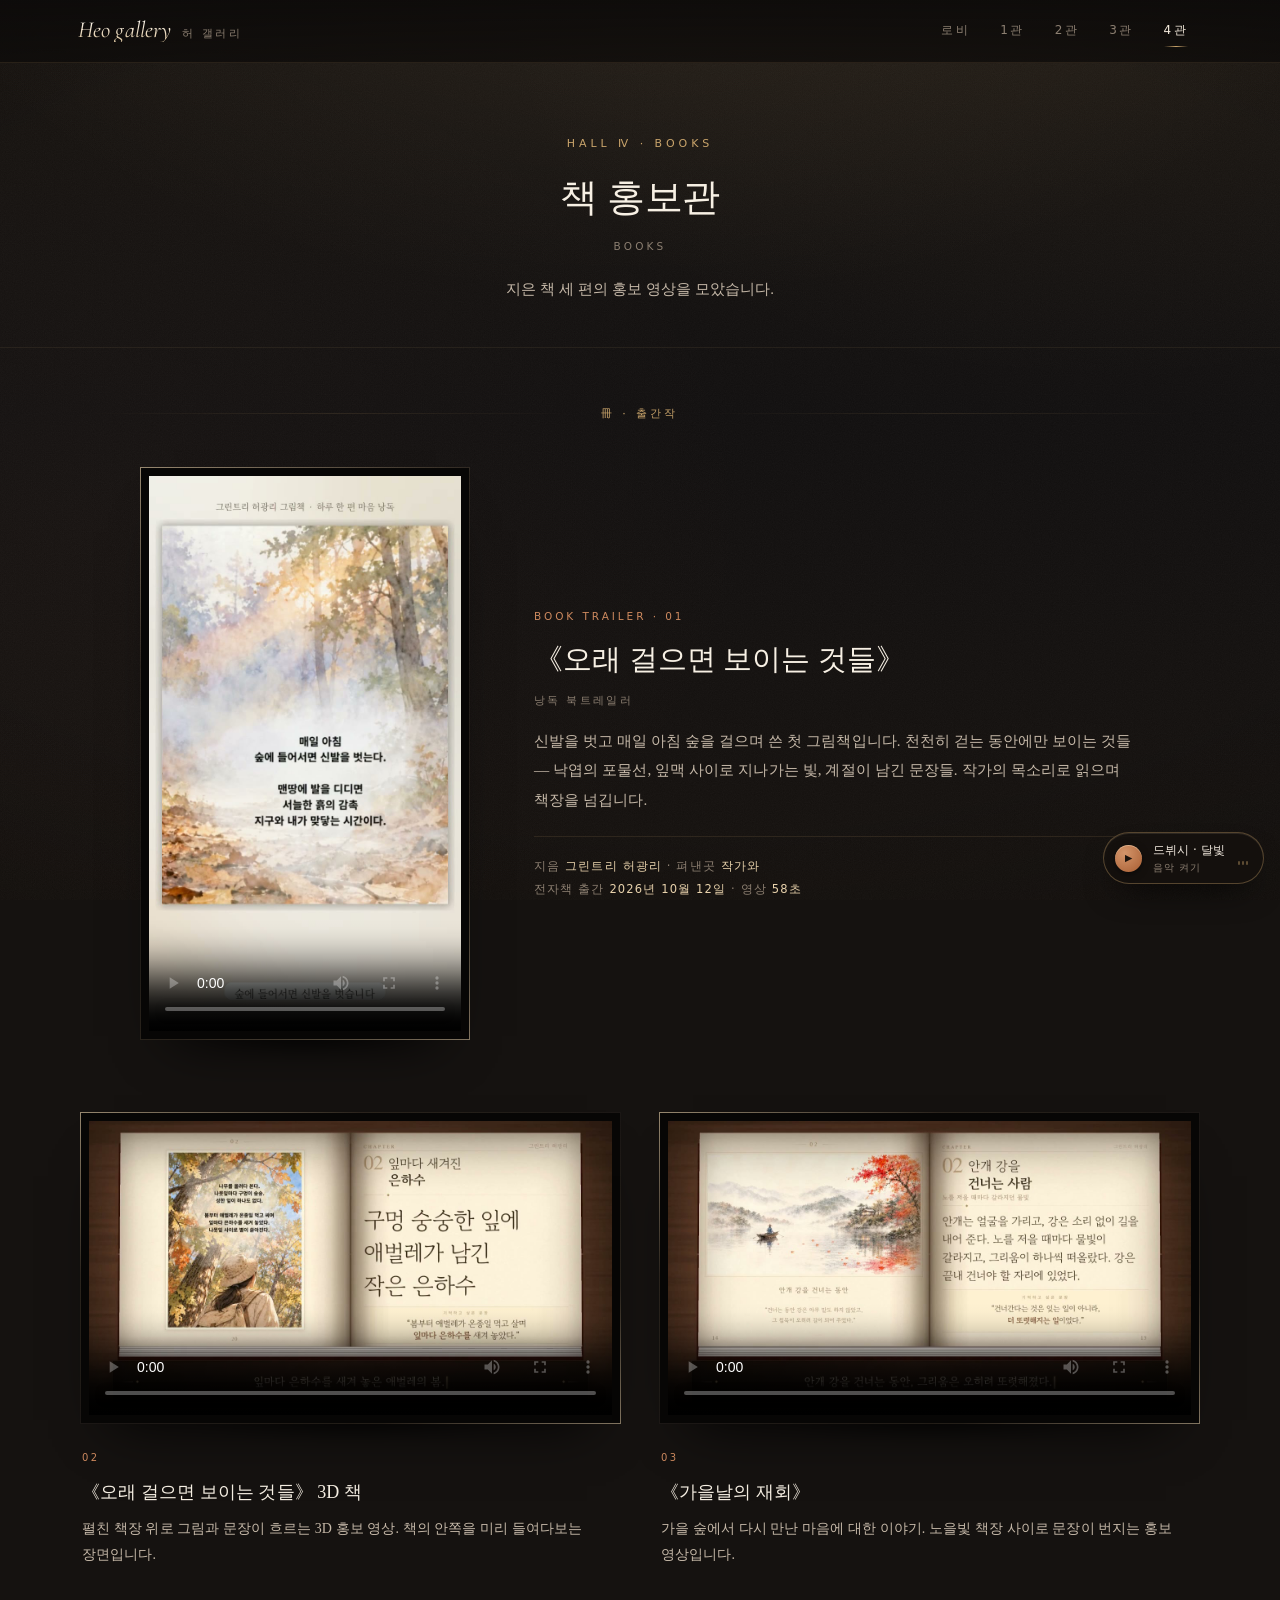
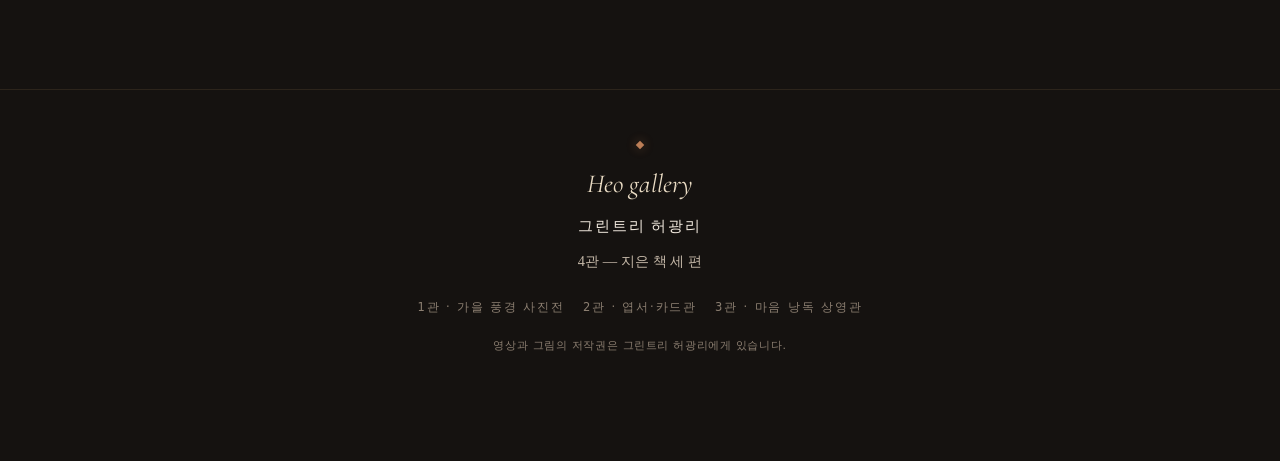
==== commit 2acc83c0: "1관 사진 20점→대표 10점 정선 · 4관 겨울자나방 예고 제거 · 배경음악 음량 0.22 - 1관: 색감·구도·계절감이 돋보이고 서로 겹치지 않는 10점만 남겨 01~10으로 " ====
--- a/hall4/index.html
+++ b/hall4/index.html
@@ -5,13 +5,13 @@
 <meta name="viewport" content="width=device-width, initial-scale=1, viewport-fit=cover">
 <meta name="theme-color" content="#121010">
 <title>4관 · 책 홍보관 — 허 갤러리 Heo gallery</title>
-<meta name="description" content="《오래 걸으면 보이는 것들》과 《가을날의 재회》 홍보 영상, 그리고 곧 만날 그림책 2탄 《모두가 잠든 겨울 숲에서》 예고.">
+<meta name="description" content="《오래 걸으면 보이는 것들》과 《가을날의 재회》 — 지은 책 세 편의 홍보 영상.">
 <meta property="og:type" content="website">
 <meta property="og:site_name" content="허 갤러리 · Heo gallery">
 <meta property="og:title" content="4관 · 책 홍보관 — 허 갤러리 Heo gallery">
-<meta property="og:description" content="지은 책 세 편의 영상과, 겨울자나방 이야기 《모두가 잠든 겨울 숲에서》 예고.">
+<meta property="og:description" content="지은 책 세 편의 홍보 영상.">
 <meta property="og:url" content="https://greentree-sudo.github.io/autumn-gallery/hall4/">
-<meta property="og:image" content="https://greentree-sudo.github.io/autumn-gallery/hall4/images/winter-forest.jpg">
+<meta property="og:image" content="https://greentree-sudo.github.io/autumn-gallery/hall4/posters/trailer.jpg">
 <meta name="twitter:card" content="summary_large_image">
 <link rel="icon" href="data:image/svg+xml,%3Csvg xmlns='http://www.w3.org/2000/svg' viewBox='0 0 64 64'%3E%3Crect width='64' height='64' fill='%23131110'/%3E%3Ctext x='32' y='47' font-family='Georgia,serif' font-style='italic' font-size='42' fill='%23C9A46B' text-anchor='middle'%3EH%3C/text%3E%3C/svg%3E">
 <link rel="stylesheet" href="../assets/gallery.css">
@@ -38,8 +38,8 @@
     <div class="wrap">
       <p class="hall-kicker">Hall Ⅳ · Books</p>
       <h1 class="hall-title">책 홍보관</h1>
-      <p class="hall-en">Books &amp; Coming Soon</p>
-      <p class="hall-lede">지은 책 세 편의 영상과, 지금 쓰고 그리는 다음 그림책의 예고를 모았습니다.</p>
+      <p class="hall-en">Books</p>
+      <p class="hall-lede">지은 책 세 편의 홍보 영상을 모았습니다.</p>
     </div>
   </header>
 
@@ -96,35 +96,6 @@
         </article>
       </div>
 
-      <section class="coming reveal" id="coming">
-        <p class="cm-kicker">Coming Soon · 그림책 2탄</p>
-        <h2>《모두가 잠든 겨울 숲에서》</h2>
-        <p class="cm-sub">겨울자나방 이야기</p>
-        <div class="cm-line" aria-hidden="true"></div>
-        <p class="cm-teaser">
-          모든 곤충이 잠든 겨울 숲에서 홀로 깨어난 작은 나방, <em>겨울이</em>.<br>
-          그리고 아기를 품기 위해 스스로 날개를 내려놓은 엄마 나방, <em>달님이</em>.<br>
-          쉬지 않는 날갯짓과 날개 없는 사랑이 만나는 자리에서,<br>
-          가장 추운 계절에 가장 따뜻한 이야기가 시작됩니다.
-        </p>
-        <div class="cm-line" aria-hidden="true"></div>
-        <p class="cm-sig">지금 쓰고 그리는 중입니다<small>GRIN TREE · HEO GWANG-RI</small></p>
-
-        <div class="soon-grid">
-          <figure class="soon-fig">
-            <span class="art" style="display:block">
-              <span class="art-glass"><span class="art-bar is-wide"><img src="images/winter-forest.jpg" alt="겨울 숲에서 만난 겨울이와 달님이 콘셉트 그림" width="1200" height="1065" loading="lazy" decoding="async"></span></span>
-            </span>
-            <figcaption><b>겨울이와 달님이</b>첫 만남의 콘셉트 그림</figcaption>
-          </figure>
-          <figure class="soon-fig">
-            <span class="art" style="display:block">
-              <span class="art-glass"><span class="art-bar is-wide"><img src="images/winter-wings.jpg" alt="서리 내린 낙엽 위에서 멈추지 않고 날갯짓하는 겨울이 그림" width="1200" height="1068" loading="lazy" decoding="async"></span></span>
-            </span>
-            <figcaption><b>장면 6 · 멈추지 않는 날갯짓</b>날개가 얼어붙을까 쉬지 않고 나는 겨울이</figcaption>
-          </figure>
-        </div>
-      </section>
     </div>
   </section>
 </main>
@@ -133,7 +104,7 @@
   <div class="mark" aria-hidden="true"></div>
   <p class="f-en">Heo gallery</p>
   <p class="name">그린트리 허광리</p>
-  <p>4관 — 지은 책과, 곧 만날 책</p>
+  <p>4관 — 지은 책 세 편</p>
   <nav class="foot-halls" aria-label="관 이동">
     <a href="../index.html#hall1">1관 · 가을 풍경 사진전</a>
     <a href="../hall2/">2관 · 엽서·카드관</a>
